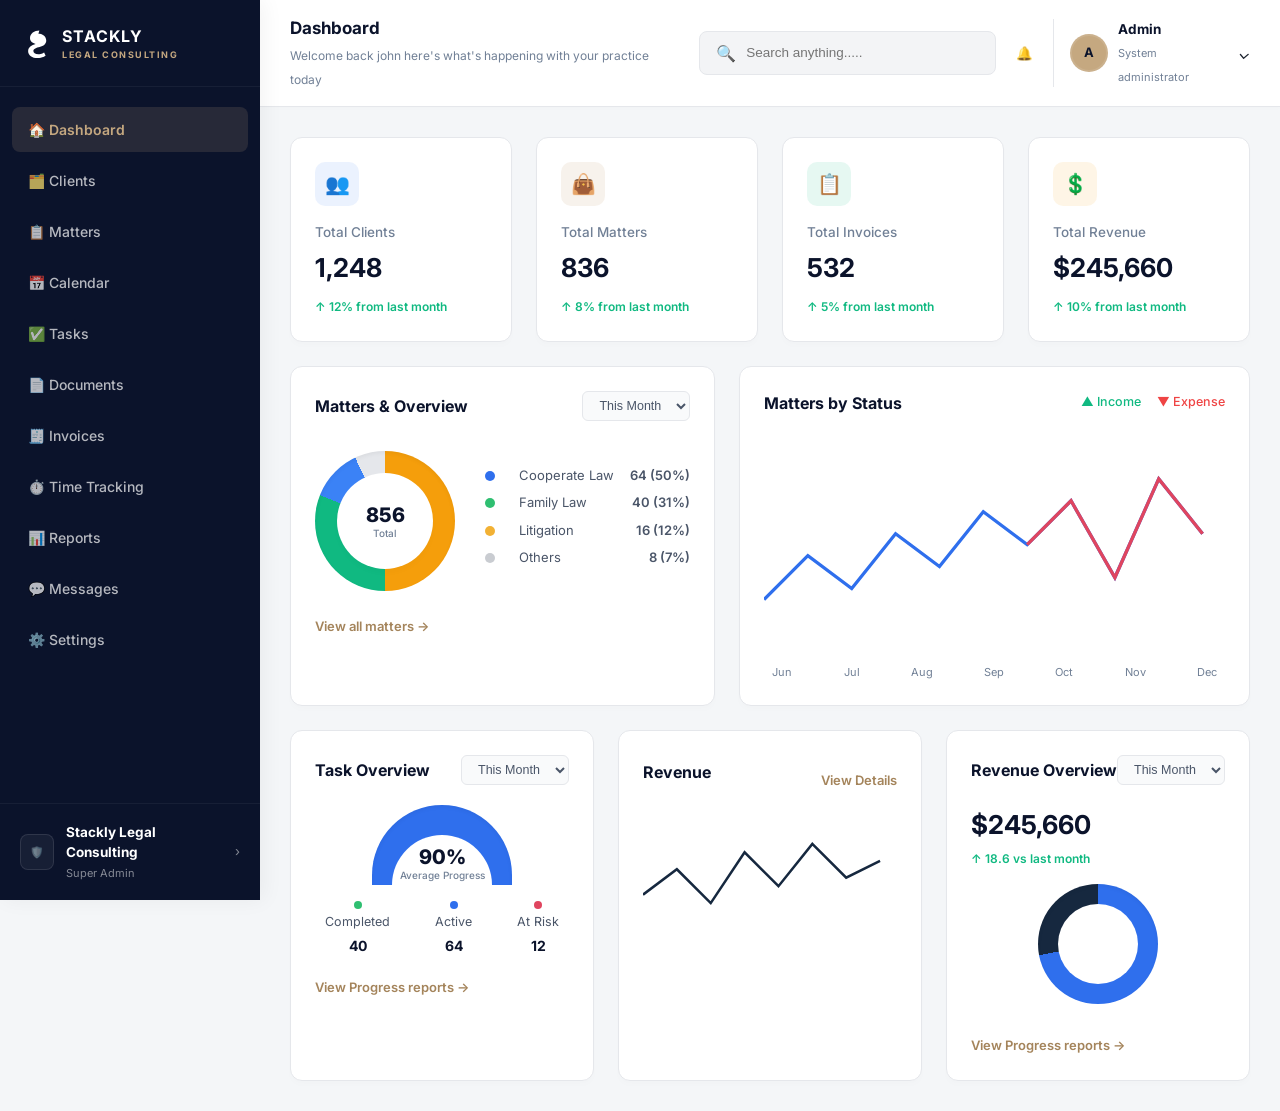
==== admin-dash.html @ ad960474 "first commit" ====
<!DOCTYPE html>
<html lang="en">
<head>
<meta charset="UTF-8">
<meta name="viewport" content="width=device-width, initial-scale=1.0">
<title>Admin Dashboard | Stackly Legal Consulting</title>
<link rel="stylesheet" href="css/admin-dashboard.css">
</head>
<body>

<div class="app-shell">
  <aside class="sidebar" id="sidebar">
    <div class="sidebar-logo">
      <svg width="30" height="30" viewBox="0 0 24 24" fill="none"><path d="M15.5 2c-4 0-7.5 2.5-7.5 6 0 2.7 2 4 4.5 4.7-3.2.7-6 2.7-6 5.8 0 3.3 3.3 5.5 7.5 5.5 3.8 0 6.5-1.8 6.5-1.8l-1.2-2.6s-2 1.4-4.6 1.4c-2.6 0-4-1.2-4-2.6 0-1.9 2.5-2.6 5-3.2 3.2-.7 5.3-2.6 5.3-5.2 0-3.2-2.8-5.7-7-5.7-2 0-3.4.6-3.4.6l1.2 2.6s1-.5 2.2-.5z" fill="#fff"/></svg>
      <span><strong>STACKLY</strong><small>LEGAL CONSULTING</small></span>
    </div>
    <nav class="sidebar-nav">
      <a href="admin-dashboard.html" class="active">🏠 Dashboard</a>
      <a href="#">🗂️ Clients</a>
      <a href="#">📋 Matters</a>
      <a href="#">📅 Calendar</a>
      <a href="#">✅ Tasks</a>
      <a href="#">📄 Documents</a>
      <a href="#">🧾 Invoices</a>
      <a href="#">⏱️ Time Tracking</a>
      <a href="#">📊 Reports</a>
      <a href="#">💬 Messages</a>
      <a href="#">⚙️ Settings</a>
    </nav>
    <div class="sidebar-org">
      <span class="org-icon">🛡️</span>
      <div><strong>Stackly Legal Consulting</strong><span>Super Admin</span></div>
      <i>›</i>
    </div>
  </aside>

  <div class="main-area">
    <header class="topbar">
      <button class="menu-btn" id="menuBtn">&#9776;</button>
      <div class="topbar-title"><strong>Dashboard</strong><span>Welcome back john here's what's happening with your practice today</span></div>
      <div class="search-box">🔍 <input type="text" placeholder="Search anything....."></div>
      <div class="topbar-actions">
        <button aria-label="Notifications">🔔</button>
        <div class="admin-chip">
          <div class="avatar-circle">A</div>
          <div><strong>Admin</strong><span>System administrator</span></div>
          <i>⌄</i>
        </div>
      </div>
    </header>

    <main class="content">
      <div class="stat-grid">
        <div class="stat-card"><div class="stat-icon">👥</div><span class="stat-label">Total Clients</span><strong class="stat-value">1,248</strong><span class="stat-change up">↑ 12% from last month</span></div>
        <div class="stat-card"><div class="stat-icon">👜</div><span class="stat-label">Total Matters</span><strong class="stat-value">836</strong><span class="stat-change up">↑ 8% from last month</span></div>
        <div class="stat-card"><div class="stat-icon">📋</div><span class="stat-label">Total Invoices</span><strong class="stat-value">532</strong><span class="stat-change up">↑ 5% from last month</span></div>
        <div class="stat-card"><div class="stat-icon">💲</div><span class="stat-label">Total Revenue</span><strong class="stat-value">$245,660</strong><span class="stat-change up">↑ 10% from last month</span></div>
      </div>

      <div class="row-2">
        <div class="panel">
          <div class="panel-head"><h3>Matters &amp; Overview</h3><select><option>This Month</option><option>This Year</option></select></div>
          <div class="donut-wrap">
            <div class="donut" style="--p1:50;--p2:31;--p3:12;--p4:7;"><span>856<small>Total</small></span></div>
            <ul class="legend">
              <li><i style="background:#2f6fed"></i>Cooperate Law <b>64 (50%)</b></li>
              <li><i style="background:#2fbf71"></i>Family Law <b>40 (31%)</b></li>
              <li><i style="background:#f2b134"></i>Litigation <b>16 (12%)</b></li>
              <li><i style="background:#c9ccd1"></i>Others <b>8 (7%)</b></li>
            </ul>
          </div>
          <a href="#" class="panel-link">View all matters →</a>
        </div>

        <div class="panel">
          <div class="panel-head"><h3>Matters by Status</h3><div class="inc-exp"><span class="inc">▲ Income</span><span class="exp">▼ Expense</span></div></div>
          <svg viewBox="0 0 420 200" class="line-chart">
            <polyline points="0,150 40,110 80,140 120,90 160,120 200,70 240,100 280,60 320,130 360,40 400,90" fill="none" stroke="#2f6fed" stroke-width="3"/>
            <polyline points="240,100 280,60 320,130 360,40 400,90" fill="none" stroke="#e0455f" stroke-width="3"/>
          </svg>
          <div class="chart-axis"><span>Jun</span><span>Jul</span><span>Aug</span><span>Sep</span><span>Oct</span><span>Nov</span><span>Dec</span></div>
        </div>
      </div>

      <div class="row-3">
        <div class="panel">
          <div class="panel-head"><h3>Task Overview</h3><select><option>This Month</option></select></div>
          <div class="gauge-wrap"><div class="gauge" style="background:conic-gradient(from 180deg,#2f6fed 0 90%,#e5e7eb 0 100%)"><span>90%<small>Average Progress</small></span></div></div>
          <div class="task-legend">
            <div><i style="background:#2fbf71"></i>Completed <b>40</b></div>
            <div><i style="background:#2f6fed"></i>Active <b>64</b></div>
            <div><i style="background:#e0455f"></i>At Risk <b>12</b></div>
          </div>
          <a href="#" class="panel-link">View Progress reports →</a>
        </div>

        <div class="panel">
          <div class="panel-head"><h3>Revenue</h3><a href="#" class="panel-link">View Details</a></div>
          <svg viewBox="0 0 300 160" class="line-chart">
            <polyline points="0,100 40,70 80,110 120,50 160,90 200,40 240,80 280,60" fill="none" stroke="#16283f" stroke-width="3"/>
          </svg>
        </div>

        <div class="panel">
          <div class="panel-head"><h3>Revenue Overview</h3><select><option>This Month</option></select></div>
          <strong class="stat-value">$245,660</strong>
          <span class="stat-change up" style="display:block;margin-bottom:14px;">↑ 18.6 vs last month</span>
          <div class="pie" style="background:conic-gradient(#2f6fed 0 72%, #16283f 0 100%)"></div>
          <a href="#" class="panel-link">View Progress reports →</a>
        </div>
      </div>
    </main>
  </div>
</div>

<script src="js/admin-dashboard.js">
  document.getElementById('menuBtn')?.addEventListener('click', () => {
  document.getElementById('sidebar')?.classList.toggle('open');
});
</script>
</body>
</html>
---- css/admin-dashboard.css ----
/* ==========================================================================
   STACKLY LEGAL CONSULTING — ADMIN DASHBOARD SPECIFIC (admin-dashboard.css)
   ========================================================================== */

@import url('https://fonts.googleapis.com/css2?family=Inter:wght@300;400;500;600;700;800&display=swap');

*, *::before, *::after {
  box-sizing: border-box;
  margin: 0;
  padding: 0;
}

body {
  font-family: 'Inter', -apple-system, BlinkMacSystemFont, 'Segoe UI', sans-serif;
  background: #F4F6F8;
  color: #1A202C;
  line-height: 1.5;
  -webkit-font-smoothing: antialiased;
}

a {
  text-decoration: none;
  color: inherit;
  transition: all 0.2s ease;
}

button {
  font-family: inherit;
  cursor: pointer;
  border: none;
  background: none;
  outline: none;
}

ul {
  list-style: none;
}

:root {
  --navy: #0B132B;
  --navy-light: #1C2541;
  --navy-muted: #2E3A59;
  --accent: #3B82F6;
  --accent-light: rgba(59, 130, 246, 0.1);
  --gold: #C5A880;
  --gold-dark: #A4845B;
  --white: #FFFFFF;
  --border: #E5E7EB;
  --gray-muted: #718096;
}

.app-shell {
  display: flex;
  min-height: 100vh;
}

/* ---------- Sidebar Layout ---------- */
.sidebar {
  width: 260px;
  background: var(--navy);
  color: var(--white);
  display: flex;
  flex-direction: column;
  flex-shrink: 0;
  position: sticky;
  top: 0;
  height: 100vh;
  box-shadow: 4px 0 20px rgba(0, 0, 0, 0.05);
  z-index: 100;
}

.sidebar-logo {
  display: flex;
  align-items: center;
  gap: 12px;
  padding: 24px 20px;
  border-bottom: 1px solid rgba(255, 255, 255, 0.05);
}

.sidebar-logo strong {
  display: block;
  font-size: 16px;
  letter-spacing: 1px;
  font-weight: 700;
}

.sidebar-logo small {
  display: block;
  font-size: 9px;
  color: var(--gold);
  letter-spacing: 1.5px;
  font-weight: 700;
}

.sidebar-nav {
  flex: 1;
  padding: 20px 12px;
  overflow-y: auto;
}

.sidebar-nav a {
  display: flex;
  align-items: center;
  gap: 12px;
  padding: 12px 16px;
  border-radius: 8px;
  font-size: 14px;
  font-weight: 500;
  color: rgba(255, 255, 255, 0.7);
  margin-bottom: 6px;
}

.sidebar-nav a:hover {
  background: rgba(255, 255, 255, 0.04);
  color: var(--white);
}

.sidebar-nav a.active {
  background: rgba(197, 168, 128, 0.15);
  color: var(--gold);
  font-weight: 600;
}

.sidebar-org {
  display: flex;
  align-items: center;
  gap: 12px;
  padding: 18px 20px;
  border-top: 1px solid rgba(255, 255, 255, 0.05);
  font-size: 13px;
}

.sidebar-org strong {
  display: block;
  font-size: 13.5px;
  color: var(--white);
}

.sidebar-org span {
  color: rgba(255, 255, 255, 0.5);
  font-size: 11px;
}

.sidebar-org i {
  margin-left: auto;
  font-style: normal;
  color: rgba(255, 255, 255, 0.5);
  cursor: pointer;
}

.org-icon {
  width: 36px;
  height: 36px;
  background: rgba(255, 255, 255, 0.05);
  border: 1px solid rgba(255, 255, 255, 0.1);
  border-radius: 8px;
  display: flex;
  align-items: center;
  justify-content: center;
  color: var(--gold);
  font-weight: 700;
}

.avatar-circle {
  width: 38px;
  height: 38px;
  border-radius: 50%;
  background: var(--gold);
  color: var(--navy);
  display: flex;
  align-items: center;
  justify-content: center;
  font-weight: 700;
  font-size: 13px;
  flex-shrink: 0;
  border: 2px solid rgba(255, 255, 255, 0.1);
}

/* ---------- Main Content Area ---------- */
.main-area {
  flex: 1;
  min-width: 0;
  display: flex;
  flex-direction: column;
}

.topbar {
  display: flex;
  align-items: center;
  gap: 20px;
  background: var(--white);
  padding: 16px 30px;
  border-bottom: 1px solid var(--border);
  box-shadow: 0 2px 4px rgba(0, 0, 0, 0.01);
}

.menu-btn {
  display: none;
  font-size: 20px;
  color: var(--navy);
  padding: 4px;
}

.topbar-title strong {
  display: block;
  font-size: 17px;
  color: var(--navy);
  font-weight: 700;
}

.topbar-title span {
  font-size: 12px;
  color: var(--gray-muted);
}

.search-box {
  margin-left: auto;
  background: #F3F4F6;
  border: 1px solid var(--border);
  border-radius: 8px;
  padding: 9px 16px;
  display: flex;
  align-items: center;
  gap: 10px;
  color: var(--gray-muted);
  width: 300px;
  transition: all 0.2s ease;
}

.search-box:focus-within {
  background: var(--white);
  border-color: var(--gold);
  box-shadow: 0 0 0 3px rgba(197, 168, 128, 0.15);
}

.search-box input {
  border: none;
  outline: none;
  flex: 1;
  font-size: 13.5px;
  background: transparent;
  color: #1A202C;
}

.topbar-actions {
  display: flex;
  align-items: center;
  gap: 20px;
}

.admin-chip {
  display: flex;
  align-items: center;
  gap: 10px;
  padding-left: 16px;
  border-left: 1px solid var(--border);
}

.admin-chip strong {
  display: block;
  font-size: 13.5px;
  color: var(--navy);
}

.admin-chip span {
  font-size: 11px;
  color: var(--gray-muted);
}

/* ---------- Content Area ---------- */
.content {
  padding: 30px;
  flex: 1;
}

.stat-grid {
  display: grid;
  grid-template-columns: repeat(4, 1fr);
  gap: 24px;
  margin-bottom: 24px;
}

.stat-card {
  background: var(--white);
  border-radius: 12px;
  padding: 24px;
  border: 1px solid var(--border);
  box-shadow: 0 4px 6px rgba(0, 0, 0, 0.01);
  transition: all 0.2s ease;
}

.stat-card:hover {
  transform: translateY(-4px);
  box-shadow: 0 10px 20px rgba(0, 0, 0, 0.03);
  border-color: var(--gold);
}

.stat-icon {
  width: 44px;
  height: 44px;
  border-radius: 10px;
  background: var(--accent-light);
  color: var(--accent);
  display: flex;
  align-items: center;
  justify-content: center;
  font-size: 20px;
  margin-bottom: 16px;
}

.stat-card:nth-child(2) .stat-icon {
  background: rgba(197, 168, 128, 0.15);
  color: var(--gold-dark);
}

.stat-card:nth-child(3) .stat-icon {
  background: rgba(16, 185, 129, 0.1);
  color: #10B981;
}

.stat-card:nth-child(4) .stat-icon {
  background: rgba(245, 158, 11, 0.1);
  color: #F59E0B;
}

.stat-label {
  font-size: 13.5px;
  color: var(--gray-muted);
  font-weight: 500;
  display: block;
}

.stat-value {
  font-size: 26px;
  font-weight: 700;
  color: var(--navy);
  display: block;
  margin: 6px 0;
}

.stat-change {
  font-size: 12px;
  font-weight: 600;
}

.stat-change.up {
  color: #10B981;
}

/* ---------- Panels & Grids ---------- */
.row-2 {
  display: grid;
  grid-template-columns: 1fr 1.2fr;
  gap: 24px;
  margin-bottom: 24px;
}

.row-3 {
  display: grid;
  grid-template-columns: 1fr 1fr 1fr;
  gap: 24px;
}

.panel {
  background: var(--white);
  border-radius: 12px;
  padding: 24px;
  border: 1px solid var(--border);
  box-shadow: 0 4px 6px rgba(0, 0, 0, 0.01);
}

.panel-head {
  display: flex;
  justify-content: space-between;
  align-items: center;
  margin-bottom: 20px;
}

.panel-head h3 {
  font-size: 16px;
  font-weight: 700;
  color: var(--navy);
}

.panel-head select {
  border: 1px solid var(--border);
  border-radius: 6px;
  padding: 6px 12px;
  font-size: 12.5px;
  background: #F9FAFB;
  outline: none;
  cursor: pointer;
  color: #4A5568;
}

.panel-link {
  display: inline-block;
  margin-top: 16px;
  color: var(--gold-dark);
  font-size: 13px;
  font-weight: 600;
}

.panel-link:hover {
  color: var(--navy);
  text-decoration: underline;
}

.inc-exp {
  display: flex;
  gap: 16px;
  font-size: 12.5px;
  font-weight: 500;
}

.inc-exp .inc {
  color: #10B981;
}

.inc-exp .exp {
  color: #EF4444;
}

/* ---------- Charts & Graphics ---------- */
.donut-wrap {
  display: flex;
  align-items: center;
  gap: 30px;
  justify-content: center;
  padding: 10px 0;
}

.donut {
  width: 140px;
  height: 140px;
  border-radius: 50%;
  flex-shrink: 0;
  background: conic-gradient(#F59E0B 0% calc(var(--p1) * 1%), #10B981 0% calc((var(--p1) + var(--p2)) * 1%), #3B82F6 0% calc((var(--p1) + var(--p2) + var(--p3)) * 1%), #E5E7EB 0% 100%);
  display: flex;
  align-items: center;
  justify-content: center;
  position: relative;
  box-shadow: inset 0 2px 4px rgba(0, 0, 0, 0.05);
}

.donut::before {
  content: "";
  position: absolute;
  width: 96px;
  height: 96px;
  background: var(--white);
  border-radius: 50%;
  box-shadow: 0 4px 6px rgba(0,0,0,0.02);
}

.donut span {
  position: relative;
  font-size: 20px;
  font-weight: 800;
  color: var(--navy);
  text-align: center;
  line-height: 1.2;
}

.donut span small {
  display: block;
  font-size: 10px;
  color: var(--gray-muted);
  font-weight: 500;
}

.legend {
  flex: 1;
}

.legend li {
  display: flex;
  justify-content: space-between;
  gap: 16px;
  font-size: 13px;
  color: #4A5568;
  margin-bottom: 8px;
  align-items: center;
}

.legend i {
  width: 10px;
  height: 10px;
  border-radius: 50%;
  display: inline-block;
  margin-right: 8px;
  vertical-align: middle;
}

.legend li:nth-child(1) i { background: #F59E0B; }
.legend li:nth-child(2) i { background: #10B981; }
.legend li:nth-child(3) i { background: #3B82F6; }
.legend li:nth-child(4) i { background: #E5E7EB; }

.legend b {
  margin-left: auto;
  font-weight: 600;
}

.line-chart {
  width: 100%;
  height: auto;
  display: block;
}

.chart-axis {
  display: flex;
  justify-content: space-between;
  font-size: 11px;
  color: var(--gray-muted);
  margin-top: 10px;
  padding: 0 8px;
}

.gauge-wrap {
  display: flex;
  justify-content: center;
  margin: 16px 0;
}

.gauge {
  width: 140px;
  height: 80px;
  border-radius: 140px 140px 0 0;
  background: conic-gradient(from 180deg, var(--gold) 0% 70%, #E5E7EB 0% 100%);
  position: relative;
  display: flex;
  align-items: flex-end;
  justify-content: center;
  box-shadow: inset 0 2px 4px rgba(0, 0, 0, 0.05);
}

.gauge::before {
  content: "";
  position: absolute;
  bottom: 0;
  width: 100px;
  height: 50px;
  background: var(--white);
  border-radius: 100px 100px 0 0;
}

.gauge span {
  position: relative;
  font-size: 20px;
  font-weight: 800;
  color: var(--navy);
  padding-bottom: 4px;
  text-align: center;
  line-height: 1.2;
}

.gauge span small {
  display: block;
  font-size: 10px;
  color: var(--gray-muted);
  font-weight: 500;
}

.task-legend {
  display: flex;
  justify-content: space-between;
  font-size: 12.5px;
  color: #4A5568;
  margin-bottom: 6px;
  padding: 0 10px;
}

.task-legend div {
  display: flex;
  flex-direction: column;
  align-items: center;
  gap: 4px;
}

.task-legend i {
  width: 8px;
  height: 8px;
  border-radius: 50%;
}

.task-legend div:nth-child(1) i { background: var(--gold); }
.task-legend div:nth-child(2) i { background: #E5E7EB; }

.task-legend b {
  font-size: 14px;
  font-weight: 700;
  color: var(--navy);
}

.pie {
  width: 120px;
  height: 120px;
  border-radius: 50%;
  margin: 16px auto;
  background: conic-gradient(#10B981 0% 65%, #EF4444 0% 100%);
  display: flex;
  align-items: center;
  justify-content: center;
  position: relative;
  box-shadow: inset 0 2px 4px rgba(0, 0, 0, 0.05);
}

.pie::before {
  content: "";
  position: absolute;
  width: 80px;
  height: 80px;
  background: var(--white);
  border-radius: 50%;
}

/* ---------- Admin Dashboard Responsive ---------- */
@media (max-width: 1200px) {
  .stat-grid {
    grid-template-columns: repeat(2, 1fr);
  }
}

@media (max-width: 991px) {
  .row-2, .row-3 {
    grid-template-columns: 1fr;
    gap: 20px;
  }
}

@media (max-width: 800px) {
  .sidebar {
    position: fixed;
    left: -260px;
    z-index: 1000;
    transition: left 0.3s cubic-bezier(0.16, 1, 0.3, 1);
  }
  
  .sidebar.open {
    left: 0;
  }
  
  .menu-btn {
    display: block;
  }
  
  .topbar {
    padding: 16px 20px;
  }
  
  .search-box {
    display: none; /* Hide top search box on mobile to save space */
  }
  
  .content {
    padding: 20px;
  }
}

@media (max-width: 560px) {
  .stat-grid {
    grid-template-columns: 1fr;
  }
  .topbar-title span {
    display: none;
  }
}
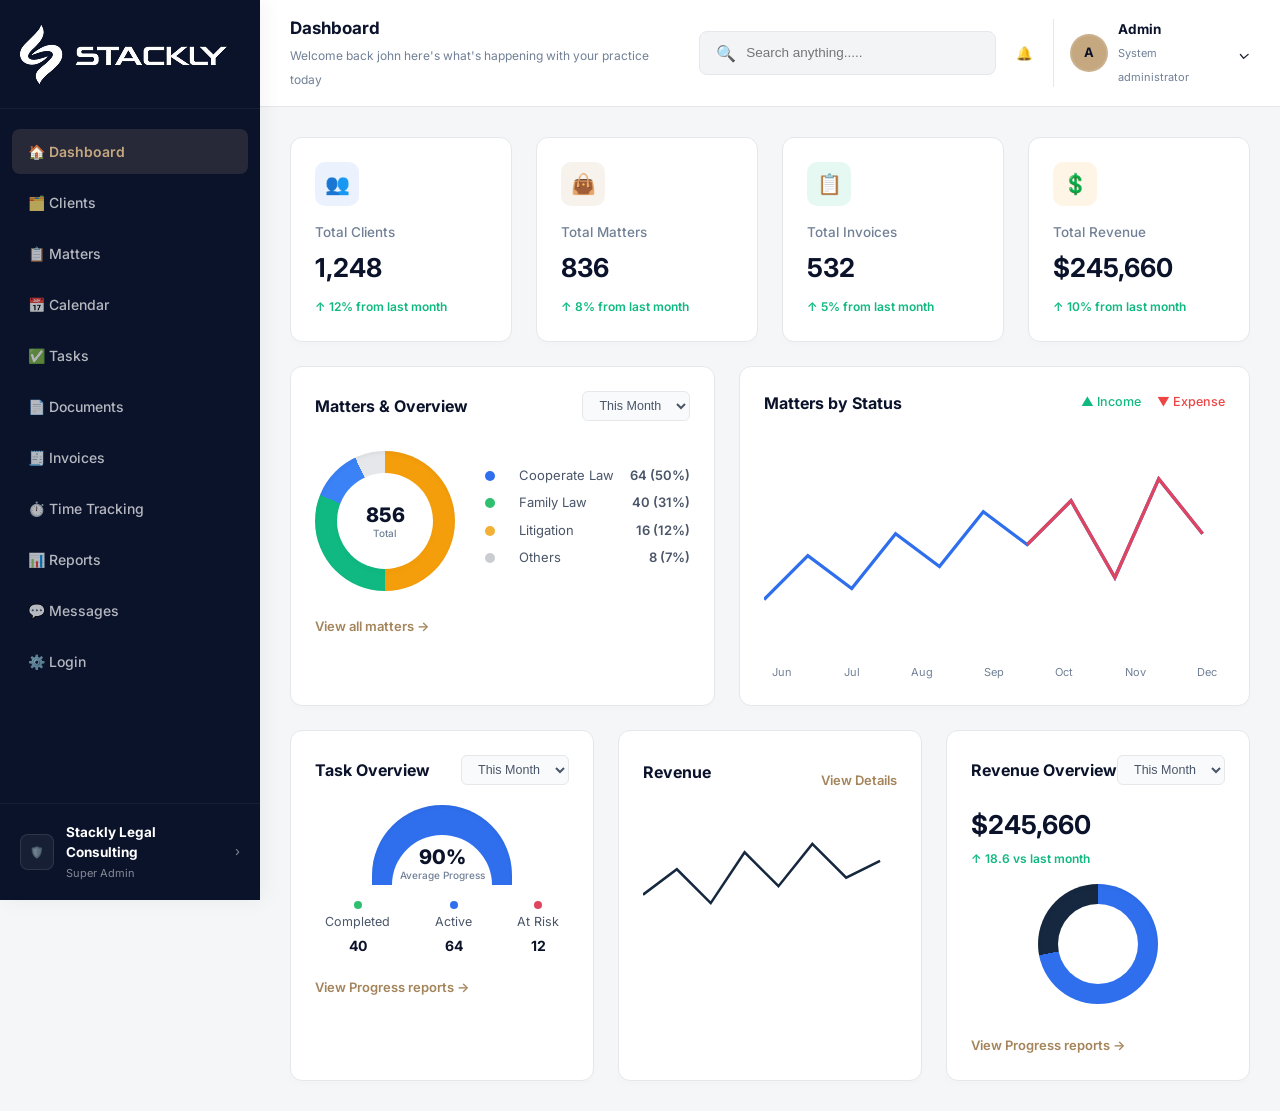
==== commit 1e82a7f7: "ggg" ====
--- a/admin-dash.html
+++ b/admin-dash.html
@@ -11,21 +11,20 @@
 <div class="app-shell">
   <aside class="sidebar" id="sidebar">
     <div class="sidebar-logo">
-      <svg width="30" height="30" viewBox="0 0 24 24" fill="none"><path d="M15.5 2c-4 0-7.5 2.5-7.5 6 0 2.7 2 4 4.5 4.7-3.2.7-6 2.7-6 5.8 0 3.3 3.3 5.5 7.5 5.5 3.8 0 6.5-1.8 6.5-1.8l-1.2-2.6s-2 1.4-4.6 1.4c-2.6 0-4-1.2-4-2.6 0-1.9 2.5-2.6 5-3.2 3.2-.7 5.3-2.6 5.3-5.2 0-3.2-2.8-5.7-7-5.7-2 0-3.4.6-3.4.6l1.2 2.6s1-.5 2.2-.5z" fill="#fff"/></svg>
-      <span><strong>STACKLY</strong><small>LEGAL CONSULTING</small></span>
+      <img src="assets/image (1) 1.png" alt="ddd">
     </div>
     <nav class="sidebar-nav">
-      <a href="admin-dashboard.html" class="active">🏠 Dashboard</a>
-      <a href="#">🗂️ Clients</a>
-      <a href="#">📋 Matters</a>
-      <a href="#">📅 Calendar</a>
-      <a href="#">✅ Tasks</a>
-      <a href="#">📄 Documents</a>
-      <a href="#">🧾 Invoices</a>
-      <a href="#">⏱️ Time Tracking</a>
-      <a href="#">📊 Reports</a>
-      <a href="#">💬 Messages</a>
-      <a href="#">⚙️ Settings</a>
+      <a href="admin-dash.html" class="active">🏠 Dashboard</a>
+      <a href="404.html">🗂️ Clients</a>
+      <a href="404.html">📋 Matters</a>
+      <a href="404.html">📅 Calendar</a>
+      <a href="404.html">✅ Tasks</a>
+      <a href="404.html">📄 Documents</a>
+      <a href="404.html">🧾 Invoices</a>
+      <a href="404.html">⏱️ Time Tracking</a>
+      <a href="404.html">📊 Reports</a>
+      <a href="404.html">💬 Messages</a>
+      <a href="login.html">⚙️ Login</a>
     </nav>
     <div class="sidebar-org">
       <span class="org-icon">🛡️</span>
@@ -113,10 +112,7 @@
   </div>
 </div>
 
-<script src="js/admin-dashboard.js">
-  document.getElementById('menuBtn')?.addEventListener('click', () => {
-  document.getElementById('sidebar')?.classList.toggle('open');
-});
+<script src="js/admin-dash.js"></script>
 </script>
 </body>
 </html>
--- a/css/admin-dashboard.css
+++ b/css/admin-dashboard.css
@@ -666,3 +666,227 @@
     display: none;
   }
 }
+/* ==========================================
+   Enhanced Admin Dashboard Responsive
+========================================== */
+
+/* Laptop */
+@media (max-width:1200px){
+
+    .stat-grid{
+        grid-template-columns:repeat(2,1fr);
+        gap:20px;
+    }
+
+    .row-2{
+        grid-template-columns:1fr;
+    }
+
+    .row-3{
+        grid-template-columns:repeat(2,1fr);
+    }
+
+}
+
+
+/* Tablet */
+@media (max-width:992px){
+
+    .sidebar{
+        position:fixed;
+        left:-260px;
+        top:0;
+        width:260px;
+        height:100vh;
+        z-index:1000;
+        transition:.35s ease;
+    }
+
+    .sidebar.open{
+        left:0;
+    }
+
+    .menu-btn{
+        display:block;
+    }
+
+    .topbar{
+        padding:16px 20px;
+    }
+
+    .search-box{
+        width:220px;
+    }
+
+    .content{
+        padding:20px;
+    }
+
+    .row-2,
+    .row-3{
+        grid-template-columns:1fr;
+    }
+
+}
+
+
+/* Mobile */
+@media (max-width:768px){
+
+    .topbar{
+        padding:15px;
+        gap:12px;
+        flex-wrap:wrap;
+    }
+
+    .topbar-title strong{
+        font-size:16px;
+    }
+
+    .topbar-title span{
+        display:none;
+    }
+
+    .search-box{
+        width:100%;
+        order:3;
+        margin:0;
+    }
+
+    .topbar-actions{
+        gap:10px;
+    }
+
+    .admin-chip{
+        padding-left:10px;
+    }
+
+    .content{
+        padding:15px;
+    }
+
+    .stat-grid{
+        grid-template-columns:1fr;
+        gap:15px;
+    }
+
+    .stat-card{
+        padding:20px;
+    }
+
+    .panel{
+        padding:20px;
+    }
+
+    .donut-wrap{
+        flex-direction:column;
+        gap:20px;
+    }
+
+    .legend{
+        width:100%;
+    }
+
+}
+
+
+/* Small Mobile */
+@media (max-width:576px){
+
+    .topbar{
+        padding:12px;
+    }
+
+    .search-box{
+        display:none;
+    }
+
+    .content{
+        padding:12px;
+    }
+
+    .stat-card{
+        padding:18px;
+    }
+
+    .stat-value{
+        font-size:22px;
+    }
+
+    .panel{
+        padding:16px;
+    }
+
+    .panel-head{
+        flex-direction:column;
+        align-items:flex-start;
+        gap:10px;
+    }
+
+    .panel-head h3{
+        font-size:15px;
+    }
+
+    .panel-head select{
+        width:100%;
+    }
+
+    .donut{
+        width:120px;
+        height:120px;
+    }
+
+    .donut::before{
+        width:82px;
+        height:82px;
+    }
+
+    .gauge{
+        width:120px;
+        height:70px;
+    }
+
+    .gauge::before{
+        width:85px;
+        height:42px;
+    }
+
+    .pie{
+        width:100px;
+        height:100px;
+    }
+
+    .pie::before{
+        width:68px;
+        height:68px;
+    }
+
+}
+
+
+/* Extra Small */
+@media (max-width:400px){
+
+    .content{
+        padding:10px;
+    }
+
+    .stat-card,
+    .panel{
+        padding:14px;
+    }
+
+    .stat-value{
+        font-size:20px;
+    }
+
+    .sidebar{
+        width:240px;
+        left:-240px;
+    }
+
+    .sidebar.open{
+        left:0;
+    }
+
+}
